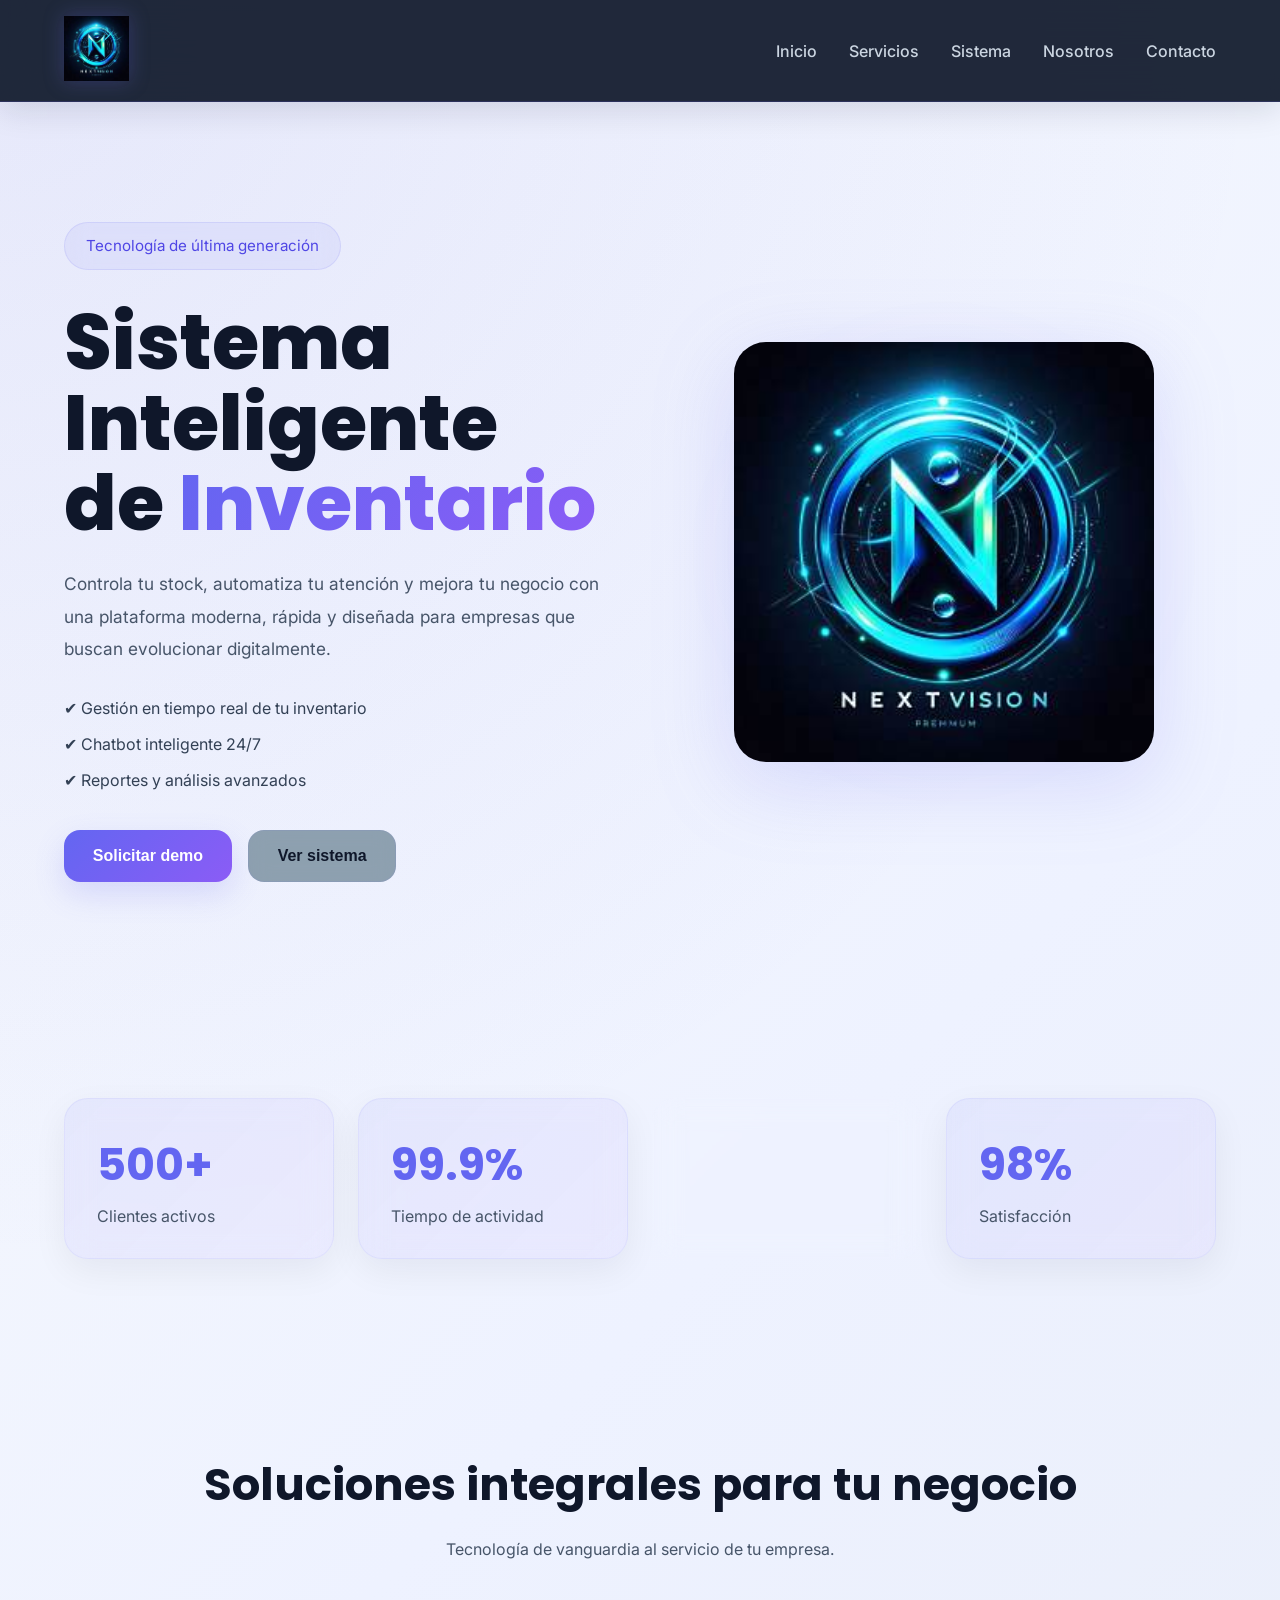
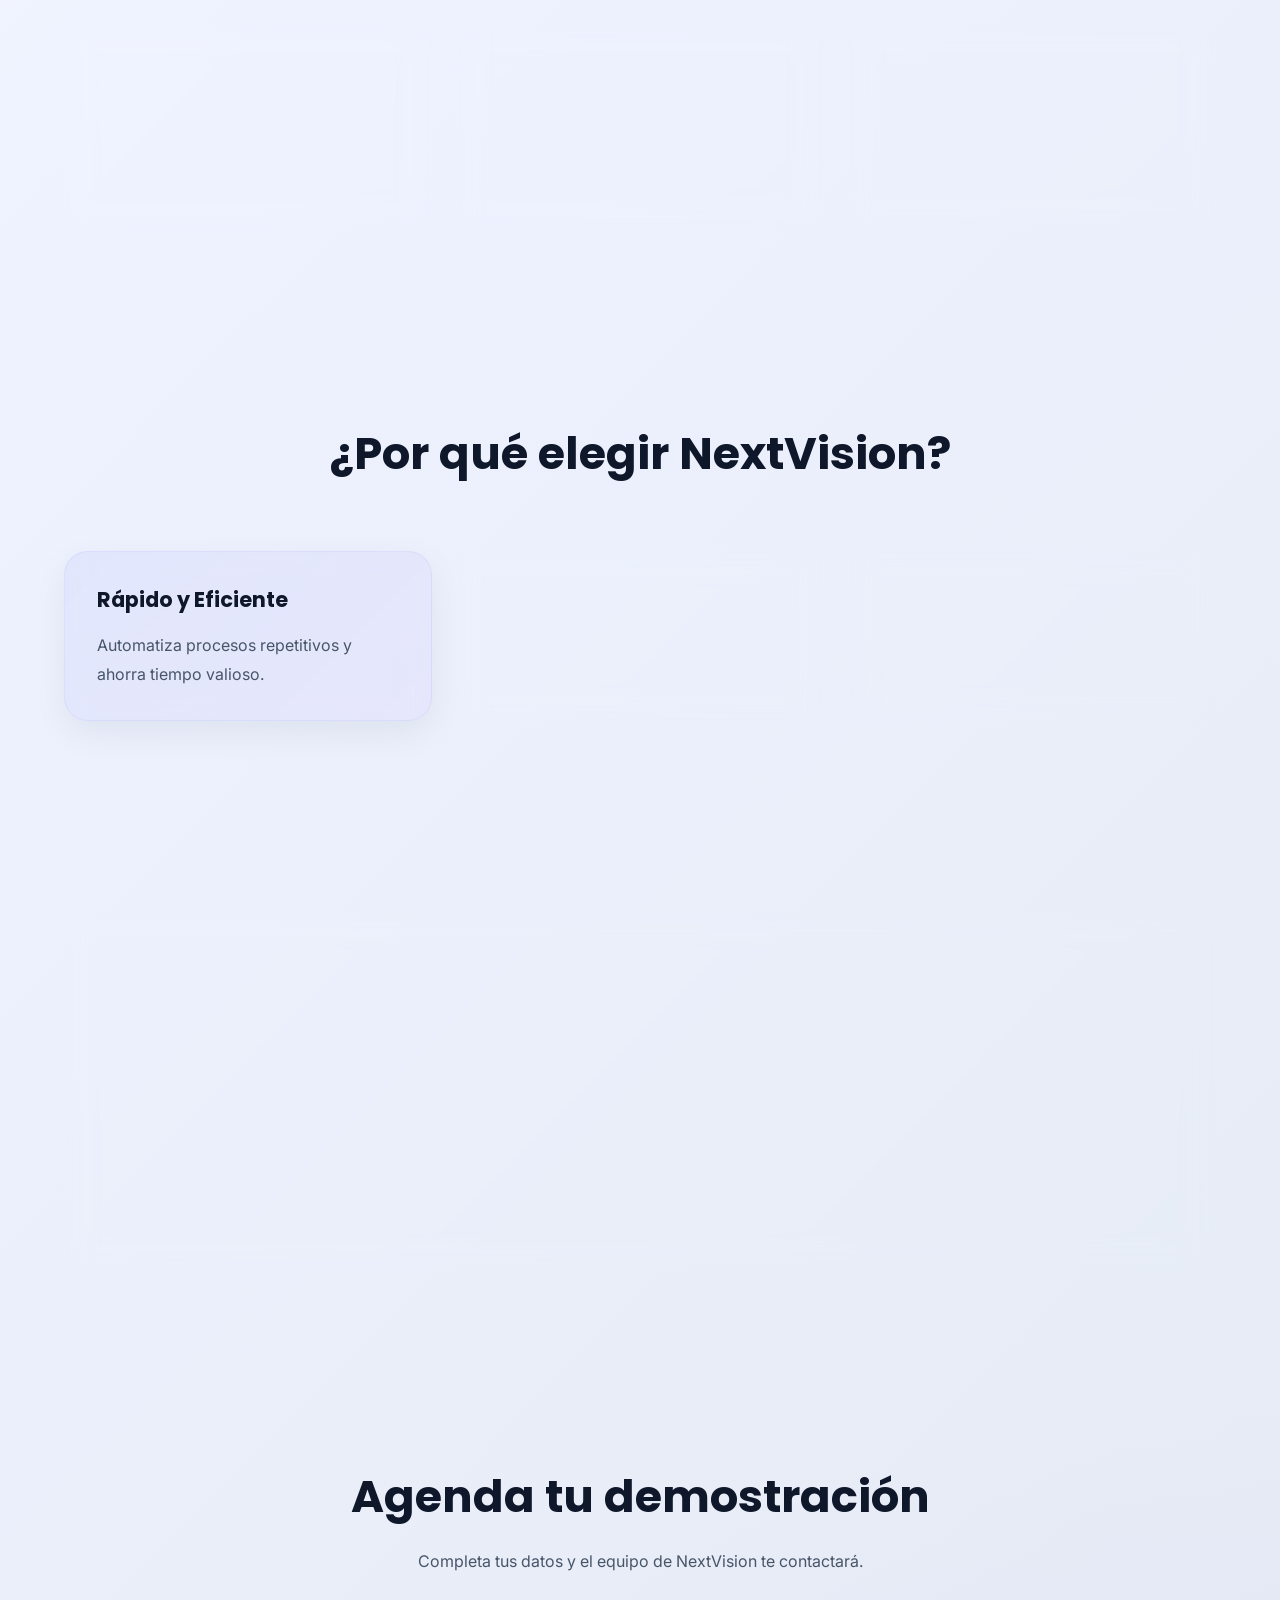
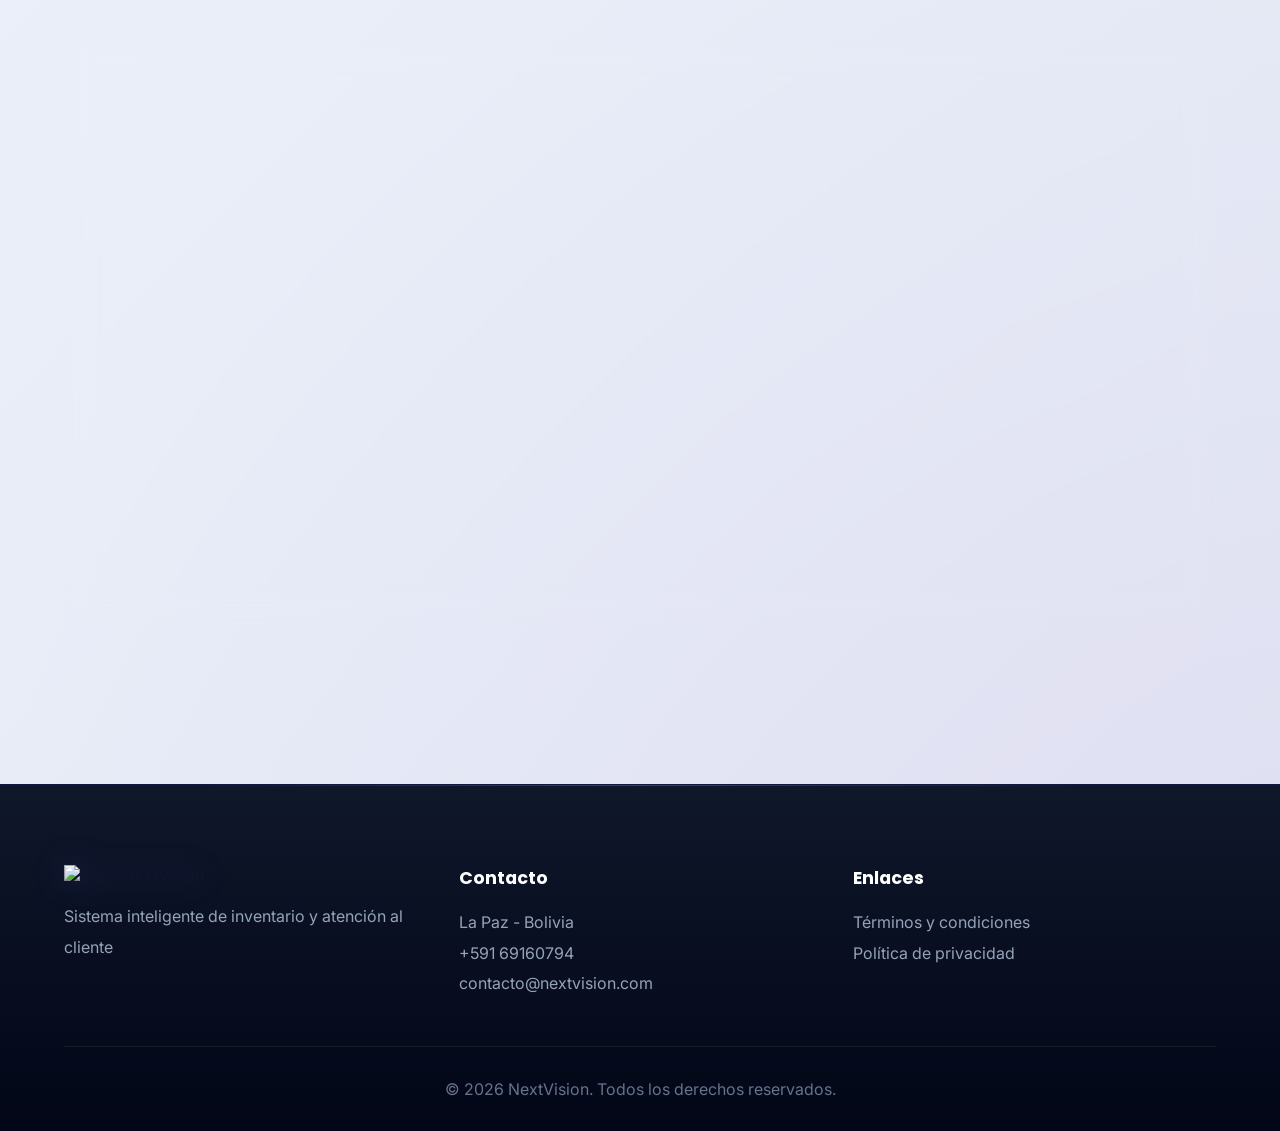
==== Html/index.html @ e86c678c "Primera version" ====
<!DOCTYPE html>
<html lang="es">
<head>

  <meta charset="UTF-8">
  <meta name="viewport" content="width=device-width, initial-scale=1.0">

  <title>NextVision</title>

  <link rel="preconnect" href="https://fonts.googleapis.com">
  <link rel="preconnect" href="https://fonts.gstatic.com" crossorigin>
  <link rel="stylesheet" href="/css/index.css   ">
  <link href="https://fonts.googleapis.com/css2?family=Inter:wght@400;500;600;700&family=Poppins:wght@500;600;700;800&display=swap" rel="stylesheet">
</head>

<body>

  <!-- NAVBAR -->

  <header>

    <div class="container">

      <nav>

        <div class="logo">
          <img src="/assets/logo/logo.jpg" alt="NextVision Logo">
        </div>

        <div class="nav-links">
          <a href="/Html/index.html">Inicio</a>
          <a href="/Html/servicios.html">Servicios</a>
          <a href="/Html/Sistema.html">Sistema</a>
          <a href="/Html/Nosotros.html">Nosotros</a>
          <a href="/Html/Contacto.html">Contacto</a>
        </div>

      </nav>

    </div>

  </header>

  <!-- HERO -->

  <section class="hero" id="inicio">

    <div class="container hero-content">

      <div>

        <div class="badge">
          Tecnología de última generación
        </div>

        <h1>
          Sistema Inteligente de <span>Inventario</span>
        </h1>

        <p>
          Controla tu stock, automatiza tu atención y mejora tu negocio con una plataforma moderna, rápida y diseñada para empresas que buscan evolucionar digitalmente.
        </p>

        <div class="hero-features">
          <div>✔ Gestión en tiempo real de tu inventario</div>
          <div>✔ Chatbot inteligente 24/7</div>
          <div>✔ Reportes y análisis avanzados</div>
        </div>

        <div class="hero-buttons">

          <button class="btn btn-primary">
            Solicitar demo
          </button>

          <button class="btn btn-secondary">
            Ver sistema
          </button>

        </div>

      </div>
      
      <!-- DASHBOARD -->

      <div class="hero-logo-container">

  <div class="hero-logo-glow"></div>

  <img 
    src="/assets/logo/logo.jpg    " 
    alt="NextVision Logo"
    class="hero-logo"
  >

</div>

  </section>

  <!-- STATS -->

  <section>

    <div class="container stats">

      <div class="stat-card">
        <h3>500+</h3>
        <p>Clientes activos</p>
      </div>

      <div class="stat-card">
        <h3>99.9%</h3>
        <p>Tiempo de actividad</p>
      </div>

      <div class="stat-card">
        <h3>24/7</h3>
        <p>Soporte técnico</p>
      </div>

      <div class="stat-card">
        <h3>98%</h3>
        <p>Satisfacción</p>
      </div>

    </div>

  </section>

  <!-- SERVICES -->

  <section id="servicios">

    <div class="container">

      <div class="section-title">

        <h2>
          Soluciones integrales para tu negocio
        </h2>

        <p>
          Tecnología de vanguardia al servicio de tu empresa.
        </p>

      </div>

      <div class="services">

        <div class="service-card">

          <h3>
            Gestión de Inventario
          </h3>

          <p>
            Control total de tu stock en tiempo real. Alertas automáticas de bajo stock y reportes detallados.
          </p>

        </div>

        <div class="service-card">

          <h3>
            Chatbot Inteligente
          </h3>

          <p>
            Atención automatizada 24/7. Respuestas instantáneas a consultas de stock, precios y pedidos.
          </p>

        </div>

        <div class="service-card">

          <h3>
            Análisis y Reportes
          </h3>

          <p>
            Métricas en tiempo real y reportes personalizados para tomar mejores decisiones de negocio.
          </p>

        </div>

      </div>

    </div>

  </section>

  <!-- FEATURES -->

  <section id="nosotros">

    <div class="container">

      <div class="section-title">

        <h2>
          ¿Por qué elegir NextVision?
        </h2>

      </div>

      <div class="features">

        <div class="feature-card">

          <h3>
            Rápido y Eficiente
          </h3>

          <p>
            Automatiza procesos repetitivos y ahorra tiempo valioso.
          </p>

        </div>

        <div class="feature-card">

          <h3>
            Seguro y Confiable
          </h3>

          <p>
            Protección de datos de nivel empresarial.
          </p>

        </div>

        <div class="feature-card">

          <h3>
            Escalable
          </h3>

          <p>
            Crece con tu negocio sin limitaciones.
          </p>

        </div>

      </div>

    </div>

  </section>

  <!-- CTA -->

  <section>

    <div class="container">

      <div class="cta">

        <h2>
          ¿Listo para transformar tu negocio?
        </h2>

        <p>
          Solicita una demostración gratuita y descubre todo lo que NextVision puede hacer por ti.
        </p>

        <button class="btn btn-primary">
          Solicitar demostración
        </button>

      </div>

    </div>

  </section>

  <!-- CONTACT -->

  <section id="contacto">

    <div class="container">

      <div class="section-title">

        <h2>
          Agenda tu demostración
        </h2>

        <p>
          Completa tus datos y el equipo de NextVision te contactará.
        </p>

      </div>

      <div class="contact-grid">

        <div class="contact-card">

          <form id="demoForm">

            <input type="text" placeholder="Tu nombre" required>

            <input type="text" placeholder="Nombre comercial">

            <input type="email" placeholder="correo@empresa.com" required>

            <input type="tel" placeholder="+591">

            <select>

              <option>
                Selecciona una opción
              </option>

              <option>
                Inventario
              </option>

              <option>
                Chatbot
              </option>

              <option>
                Reportes
              </option>

            </select>

            <textarea placeholder="Cuéntanos brevemente qué buscas implementar"></textarea>

            <button class="btn btn-primary" type="submit">
              Solicitar demostración
            </button>

          </form>

        </div>

      </div>

    </div>

  </section>

  <!-- FOOTER -->

  <footer>

    <div class="container">

      <div class="footer-grid">

        <div>

          <img src="assets/logo/logo.jpg" alt="Logo NextVision" class="footer-logo">

          <p>
            Sistema inteligente de inventario y atención al cliente
          </p>

        </div>

        <div>

          <h3>
            Contacto
          </h3>

          <p>La Paz - Bolivia</p>

          <p>+591 69160794</p>

          <p>contacto@nextvision.com</p>

        </div>

        <div>

          <h3>
            Enlaces
          </h3>

          <p>Términos y condiciones</p>

          <p>Política de privacidad</p>

        </div>

      </div>

      <div class="copyright">
        © 2026 NextVision. Todos los derechos reservados.
      </div>

    </div>

  </footer>

  <script>

    const form = document.getElementById('demoForm');

    form.addEventListener('submit', function(e){

      e.preventDefault();

      alert('Demostración solicitada correctamente.');

      form.reset();

    });

  </script>

</body>
</html>
---- css/index.css ----
*{
  margin:0;
  padding:0;
  box-sizing:border-box;
  scroll-behavior:smooth;
}

:root{

  /* PALETA PREMIUM CORPORATIVA */

  --primary:#6366F1;
  --primary-dark:#4F46E5;

  --accent:#8B5CF6;

  --dark:#0F172A;
  --dark-secondary:#020617;

  --white:#FFFFFF;

  --text:#0F172A;

  --gray:#475569;

  --border:rgba(99,102,241,.12);

  --shadow:
  0 20px 40px rgba(15,23,42,.08);

  --radius:20px;

  --transition:all .3s ease;
}

/* BODY */

body{

  font-family:'Inter',sans-serif;

  background:

  radial-gradient(
    circle at top left,
    rgba(99,102,241,.12),
    transparent 28%
  ),

  radial-gradient(
    circle at bottom right,
    rgba(168,85,247,.08),
    transparent 30%
  ),

  linear-gradient(
    135deg,
    #F8FAFC 0%,
    #EEF2FF 35%,
    #E2E8F0 100%
  );

  color:var(--text);

  overflow-x:hidden;
}

h1,h2,h3,h4{
  font-family:'Poppins',sans-serif;
}

a{
  text-decoration:none;
  color:inherit;
}

.container{
  width:90%;
  max-width:1300px;
  margin:auto;
}

/* HEADER */

header{

  position:sticky;
  top:0;
  z-index:1000;

  backdrop-filter:blur(18px);

  background:
  rgba(15,23,42,.92);

  border-bottom:
  1px solid rgba(99,102,241,.18);

  box-shadow:
  0 8px 30px rgba(15,23,42,.12);
}

nav{
  display:flex;
  justify-content:space-between;
  align-items:center;
  padding:1rem 0;
}

/* LOGO */

.logo img{

  width:65px;

  object-fit:contain;

  filter:
  drop-shadow(
  0 0 10px rgba(99,102,241,.25)
  );
}

/* NAVBAR LINKS */

.nav-links{
  display:flex;
  align-items:center;
  gap:2rem;
}

.nav-links a{

  color:#CBD5E1;

  font-weight:500;

  transition:var(--transition);

  position:relative;
}

.nav-links a:hover{
  color:white;
}

.nav-links a::after{

  content:'';

  position:absolute;

  left:0;
  bottom:-6px;

  width:0%;

  height:2px;

  background:
  linear-gradient(
    90deg,
    #6366F1,
    #8B5CF6
  );

  transition:var(--transition);

  border-radius:999px;
}

.nav-links a:hover::after{
  width:100%;
}

/* HERO */

.hero{
  min-height:100vh;
  display:flex;
  align-items:center;
  padding:6rem 0;
}

.hero-content{
  display:grid;
  grid-template-columns:repeat(auto-fit,minmax(320px,1fr));
  align-items:center;
  gap:4rem;
}

/* BADGE */

.badge{

  display:inline-flex;
  align-items:center;
  gap:.5rem;

  padding:.85rem 1.3rem;

  background:
  rgba(99,102,241,.08);

  border:
  1px solid rgba(99,102,241,.12);

  border-radius:999px;

  color:#4F46E5;

  margin-bottom:2rem;

  font-size:.95rem;

  backdrop-filter:blur(12px);
}

/* TITULO */

.hero h1{

  font-size:clamp(3rem,6vw,5.5rem);

  line-height:1.05;

  margin-bottom:1.5rem;

  font-weight:800;

  color:#0F172A;
}

.hero h1 span{

  background:
  linear-gradient(
    135deg,
    #6366F1,
    #8B5CF6
  );

  -webkit-background-clip:text;
  -webkit-text-fill-color:transparent;
}

.hero p{

  color:var(--gray);

  font-size:1.08rem;

  line-height:1.9;

  margin-bottom:2rem;

  max-width:600px;
}

.hero-features{
  display:flex;
  flex-direction:column;
  gap:1rem;
  margin-bottom:2.5rem;
}

.hero-features div{
  display:flex;
  align-items:center;
  gap:.8rem;
  color:#334155;
}

.hero-buttons{
  display:flex;
  flex-wrap:wrap;
  gap:1rem;
}

/* BOTONES */

.btn{

  border:none;

  cursor:pointer;

  padding:1rem 1.8rem;

  border-radius:16px;

  font-weight:600;

  transition:var(--transition);

  font-size:1rem;
}

.btn-primary{

  background:
  linear-gradient(
    135deg,
    #6366F1,
    #8B5CF6
  );

  color:white;

  box-shadow:
  0 12px 30px rgba(99,102,241,.18);
}

.btn-primary:hover{

  transform:
  translateY(-4px);

  box-shadow:
  0 18px 35px rgba(99,102,241,.22);
}

.btn-secondary{

  background:
    rgba(48, 82, 99, 0.507);

  border:
  1px solid rgba(99,102,241,.08);

  color:#0F172A;

  backdrop-filter:blur(10px);
}

.btn-secondary:hover{
  background:white;
}

/* DASHBOARD */

.dashboard{

  background:
  rgba(255,255,255,.72);

  border:
  1px solid rgba(99,102,241,.10);

  border-radius:32px;

  padding:2rem;

  box-shadow:
  0 30px 60px rgba(15,23,42,.08);

  backdrop-filter:blur(16px);
}

.dashboard-top{
  display:flex;
  justify-content:space-between;
  align-items:center;
  margin-bottom:2rem;
}

.dashboard-title{
  color:#0F172A;
  font-weight:600;
}

.dots{
  display:flex;
  gap:.5rem;
}

.dot{
  width:12px;
  height:12px;
  border-radius:50%;
  background:#CBD5E1;
}

.dot:first-child{

  background:var(--primary);

  box-shadow:
  0 0 10px rgba(99,102,241,.35);
}

.dashboard-box,
.dashboard-card,
.dashboard-large{

  background:
  rgba(255,255,255,.88);

  border:
  1px solid rgba(99,102,241,.08);

  border-radius:18px;
}

.dashboard-box{
  height:75px;
  margin-bottom:1.5rem;
}

.dashboard-grid{
  display:grid;
  grid-template-columns:repeat(2,1fr);
  gap:1rem;
  margin-bottom:1.5rem;
}

.dashboard-card{
  height:110px;
}

.dashboard-large{
  height:150px;
}

/* SECCIONES */

section{
  padding:6rem 0;
}

.section-title{
  text-align:center;
  margin-bottom:4rem;
}

.section-title h2{

  font-size:2.8rem;

  margin-bottom:1rem;

  color:#0F172A;
}

.section-title p{

  color:var(--gray);

  max-width:700px;

  margin:auto;

  line-height:1.9;
}

/* CARDS */

.stats{
  display:grid;
  grid-template-columns:repeat(auto-fit,minmax(220px,1fr));
  gap:1.5rem;
}

.stat-card,
.service-card,
.feature-card,
.contact-card{

background:
  linear-gradient(
    135deg,
    rgba(99,102,241,.08),
    rgba(139,92,246,.06)
  );

  border:
  1px solid rgba(99,102,241,.08);

  backdrop-filter:blur(14px);

  border-radius:24px;

  padding:2rem;

  transition:var(--transition);

  box-shadow:
  0 12px 35px rgba(15,23,42,.06);
}

.stat-card:hover,
.service-card:hover,
.feature-card:hover,
.contact-card:hover{

  transform:
  translateY(-6px);

  border-color:
  rgba(99,102,241,.18);

  box-shadow:
  0 20px 40px rgba(15,23,42,.10);
}

.stat-card h3{

  font-size:2.8rem;

  color:var(--primary);

  margin-bottom:.5rem;
}

.stat-card p{
  color:var(--gray);
}

/* SERVICES */

.services,
.features{
  display:grid;
  grid-template-columns:repeat(auto-fit,minmax(280px,1fr));
  gap:1.5rem;
}

.service-card h3,
.feature-card h3{

  margin-bottom:1rem;

  font-size:1.3rem;

  color:#0F172A;
}

.service-card p,
.feature-card p{
  color:var(--gray);
  line-height:1.8;
}

/* CTA */

.cta{

  text-align:center;

  background:
  linear-gradient(
    135deg,
    rgba(99,102,241,.08),
    rgba(139,92,246,.06)
  );

  border:
  1px solid rgba(99,102,241,.10);

  border-radius:32px;

  padding:5rem 2rem;

  position:relative;

  overflow:hidden;

  backdrop-filter:blur(14px);
}

.cta::before{

  content:'';

  position:absolute;

  width:300px;
  height:300px;

  background:
  rgba(99,102,241,.06);

  border-radius:50%;

  top:-100px;
  right:-100px;

  filter:blur(70px);
}

.cta h2{

  font-size:2.8rem;

  margin-bottom:1rem;

  position:relative;

  color:#0F172A;
}

.cta p{

  color:var(--gray);

  max-width:700px;

  margin:auto auto 2rem;

  line-height:1.9;

  position:relative;
}

/* CONTACT */

.contact-grid{
  display:grid;
  grid-template-columns:repeat(auto-fit,minmax(320px,1fr));
  gap:2rem;
}

form{
  display:flex;
  flex-direction:column;
  gap:1rem;
}

input,
textarea,
select{

  width:100%;

  padding:1rem;

  border-radius:16px;

  border:
  1px solid rgba(99,102,241,.08);

  background:
  rgba(255,255,255,.75);

  color:#0F172A;

  outline:none;

  transition:var(--transition);

  font-family:'Inter',sans-serif;
}

input:focus,
textarea:focus,
select:focus{

  border-color:var(--primary);

  box-shadow:
  0 0 0 4px rgba(99,102,241,.10);
}

textarea{
  min-height:120px;
  resize:none;
}

.contact-card h3{
  margin-bottom:1rem;
}

.contact-card p{
  color:var(--gray);
  line-height:1.9;
}

/* FOOTER */

footer{

  margin-top:4rem;

  padding:5rem 0 2rem;

  background:
  linear-gradient(
    180deg,
    #0F172A,
    #020617
  );

  border-top:
  1px solid rgba(99,102,241,.18);

  position:relative;
}

footer::before{

  content:'';

  position:absolute;

  top:0;
  left:50%;

  transform:translateX(-50%);

  width:70%;
  height:1px;

  background:
  linear-gradient(
    90deg,
    transparent,
    rgba(99,102,241,.45),
    transparent
  );
}

.footer-grid{
  display:grid;
  grid-template-columns:repeat(auto-fit,minmax(220px,1fr));
  gap:2rem;
}

.footer-logo{

  width:75px;

  margin-bottom:1rem;

  filter:
  drop-shadow(
    0 0 15px rgba(99,102,241,.25)
  );
}

footer h3{

  margin-bottom:1rem;

  font-size:1.1rem;

  color:white;
}

footer p{

  color:#94A3B8;

  line-height:1.9;
}

.copyright{

  margin-top:3rem;

  text-align:center;

  color:#64748B;

  border-top:
  1px solid rgba(255,255,255,.06);

  padding-top:2rem;
}

/* RESPONSIVE */

@media(max-width:900px){

  .nav-links{
    gap:1rem;
  }

  .hero{
    padding-top:4rem;
  }

  .hero-content{
    gap:3rem;
  }

}

@media(max-width:768px){

  nav{
    flex-direction:column;
    gap:1rem;
  }

  .nav-links{
    flex-wrap:wrap;
    justify-content:center;
  }

  .hero{
    text-align:center;
  }

  .hero-features{
    align-items:center;
  }

  .hero-buttons{
    justify-content:center;
  }

  .dashboard-grid{
    grid-template-columns:1fr;
  }

  .section-title h2,
  .cta h2{
    font-size:2.1rem;
  }

  .hero h1{
    font-size:3rem;
  }

}

@media(max-width:480px){

  .btn{
    width:100%;
  }

  .hero{
    padding:3rem 0;
  }

  section{
    padding:4rem 0;
  }

  .dashboard{
    padding:1.2rem;
  }

  .service-card,
  .feature-card,
  .stat-card,
  .contact-card{
    padding:1.5rem;
  }

}
/* HERO LOGO */

.hero-logo-container{

  position:relative;

  display:flex;

  justify-content:center;

  align-items:center;

  width:100%;
}

.hero-logo{

  width:420px;

  max-width:100%;

  position:relative;

  z-index:2;

  border-radius:32px;

  object-fit:contain;

  animation:float 5s ease-in-out infinite;

  filter:
  drop-shadow(
    0 20px 40px rgba(99,102,241,.18)
  );
}

/* GLOW DETRÁS DEL LOGO */

.hero-logo-glow{

  position:absolute;

  width:420px;
  height:420px;

  background:
  radial-gradient(
    circle,
    rgba(99,102,241,.22),
    rgba(139,92,246,.10),
    transparent 70%
  );

  border-radius:50%;

  filter:blur(40px);

  z-index:1;
}

/* ANIMACIÓN */

@keyframes float{

  0%{
    transform:translateY(0px);
  }

  50%{
    transform:translateY(-12px);
  }

  100%{
    transform:translateY(0px);
  }
}
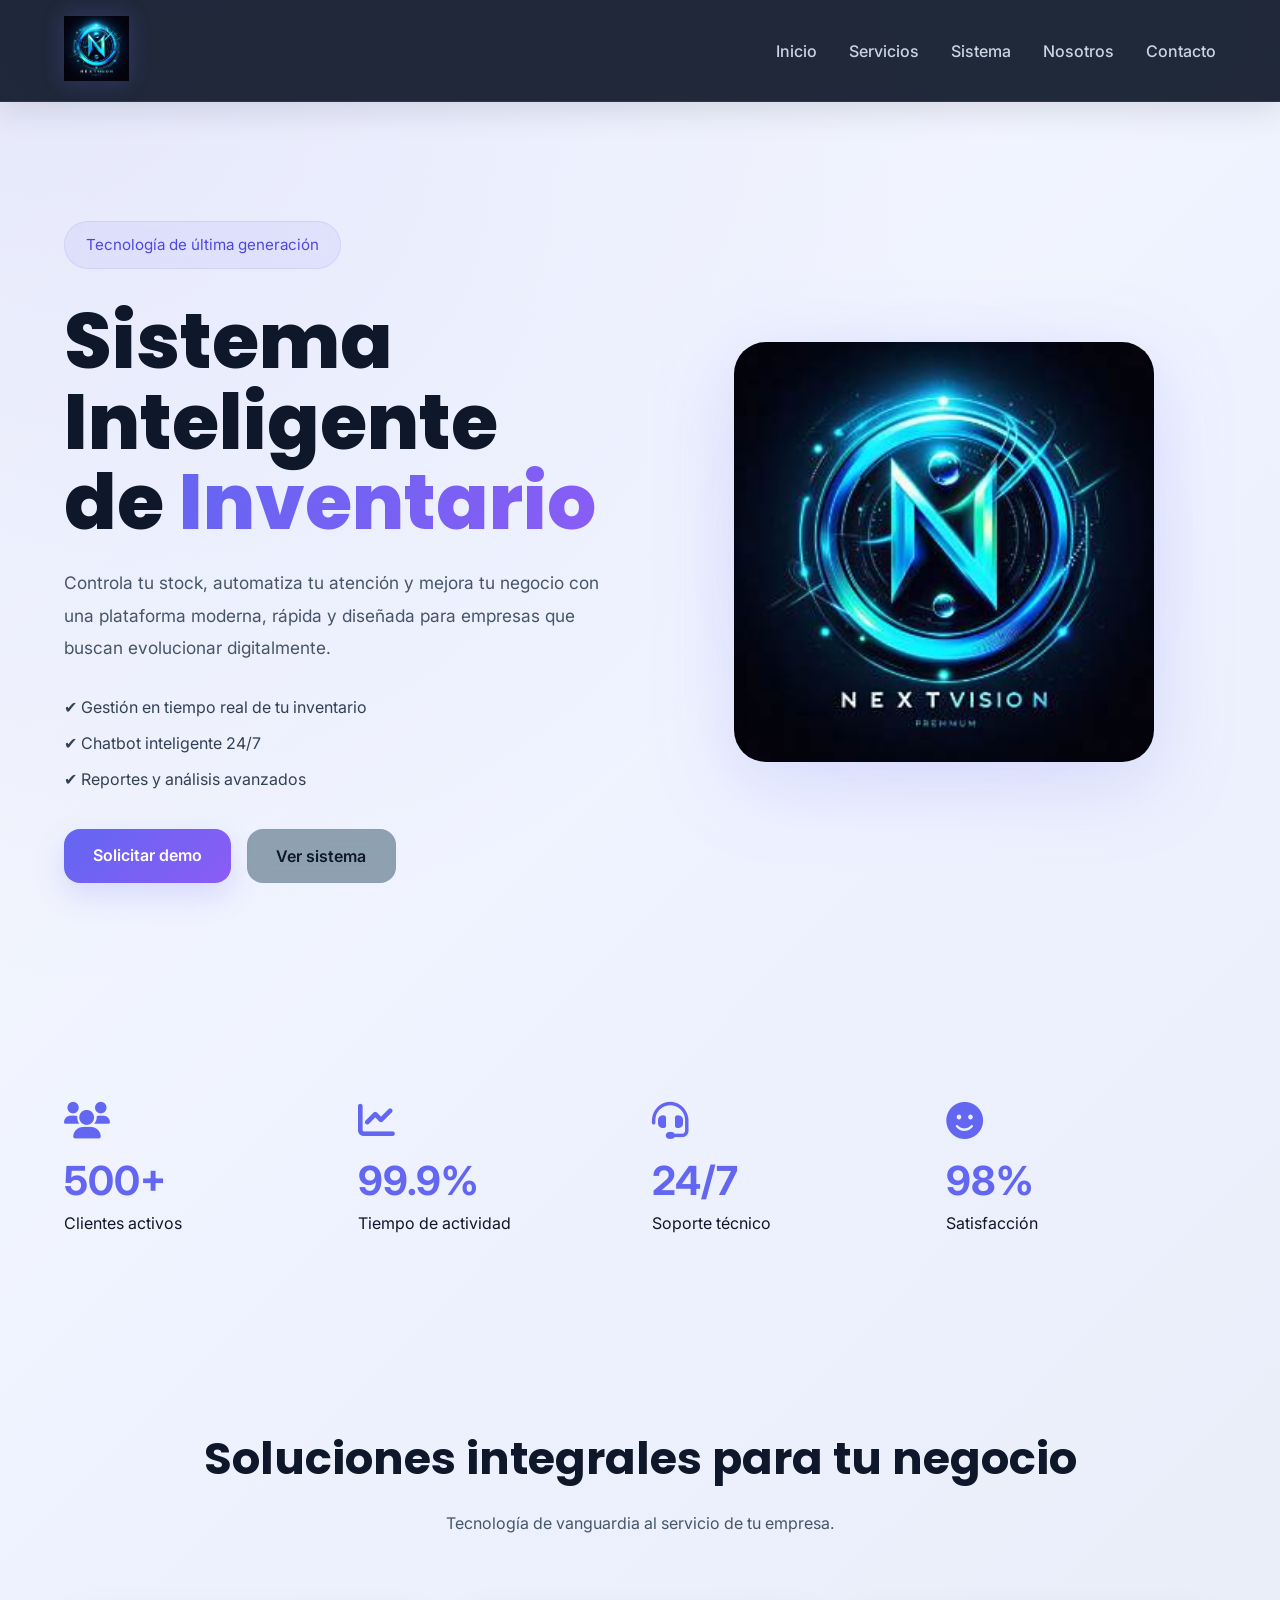
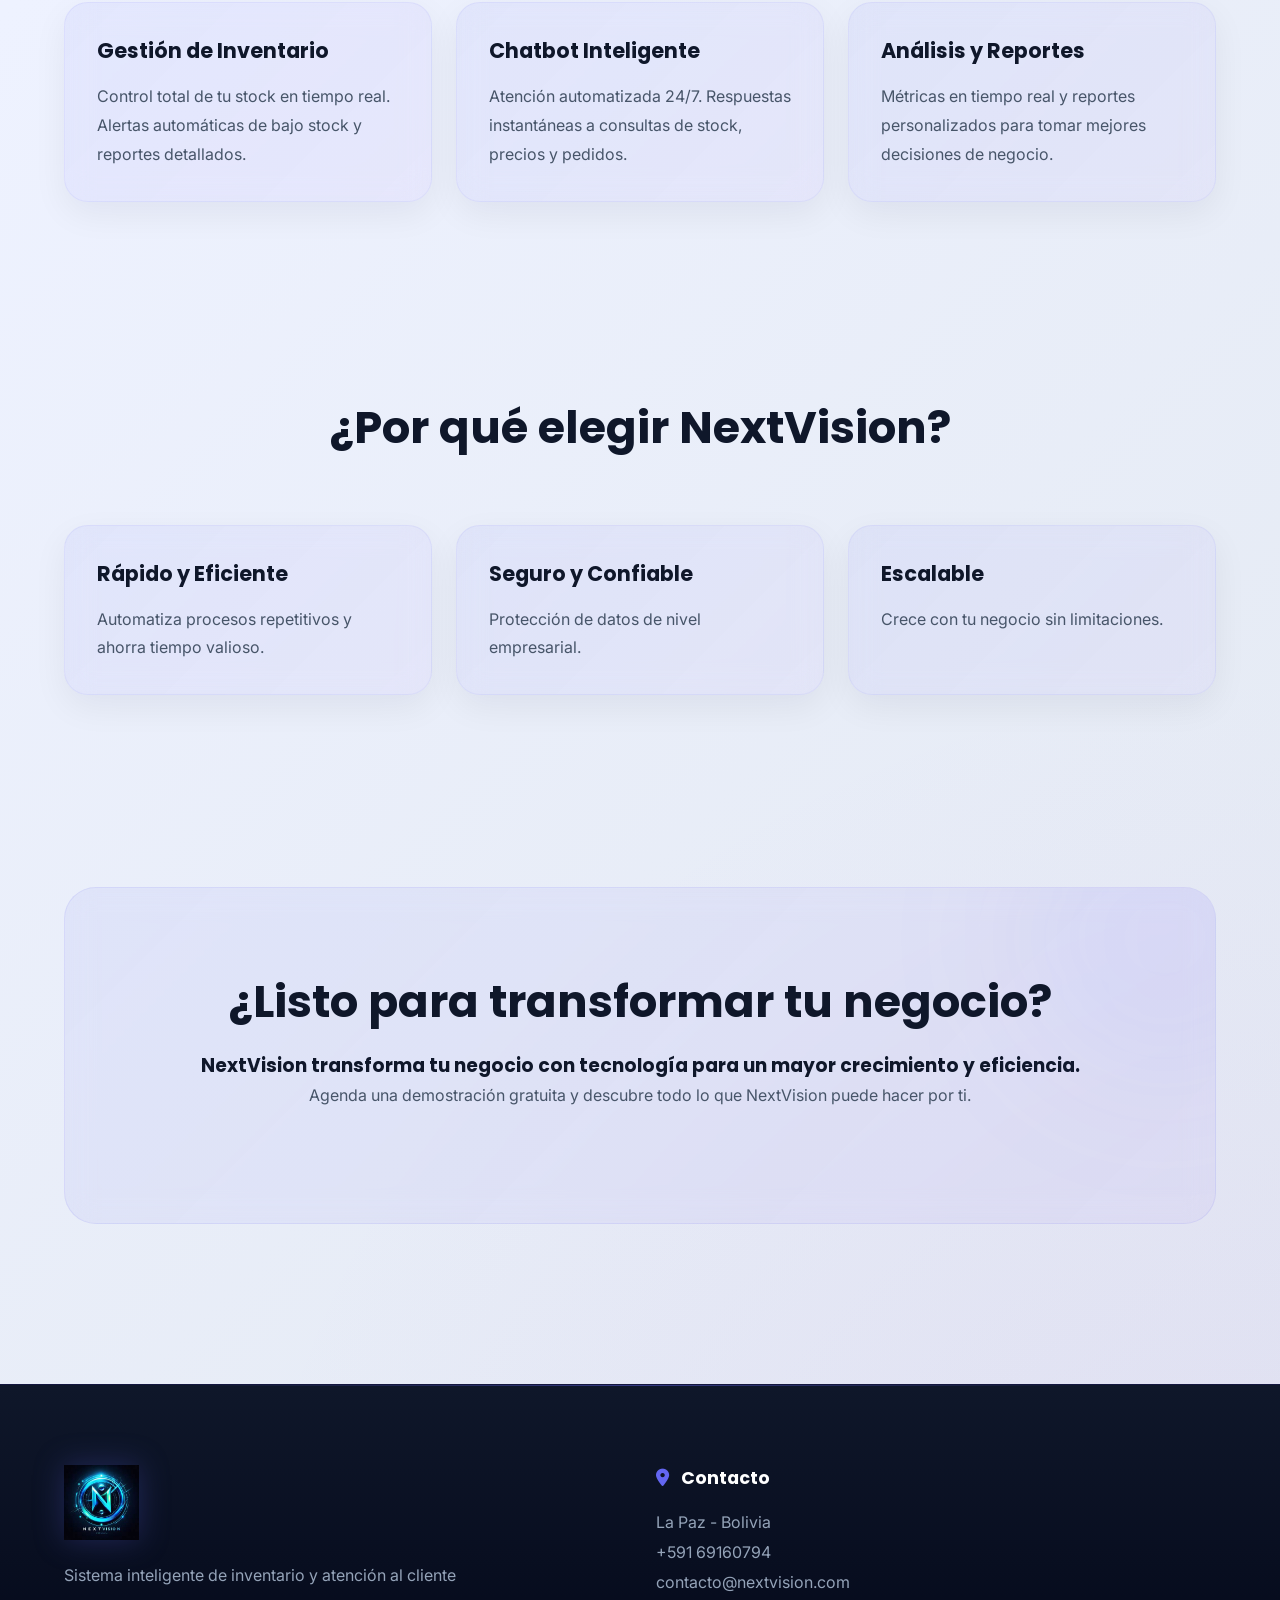
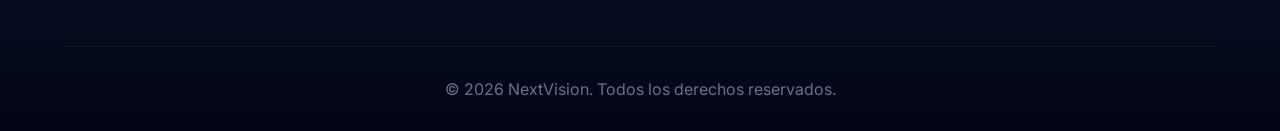
==== commit dfbef1c6: "2da Revision" ====
--- a/Html/index.html
+++ b/Html/index.html
@@ -9,7 +9,8 @@
 
   <link rel="preconnect" href="https://fonts.googleapis.com">
   <link rel="preconnect" href="https://fonts.gstatic.com" crossorigin>
-  <link rel="stylesheet" href="/css/index.css   ">
+  <link rel="stylesheet" href="/css/index.css">
+  <link rel="stylesheet" href="https://cdnjs.cloudflare.com/ajax/libs/font-awesome/6.0.0-beta3/css/all.min.css">
   <link href="https://fonts.googleapis.com/css2?family=Inter:wght@400;500;600;700&family=Poppins:wght@500;600;700;800&display=swap" rel="stylesheet">
 </head>
 
@@ -68,14 +69,11 @@
         </div>
 
         <div class="hero-buttons">
-
-          <button class="btn btn-primary">
-            Solicitar demo
-          </button>
-
-          <button class="btn btn-secondary">
+          <a href="/Html/Contacto.html" class="btn btn-primary">Solicitar demo</a>
+
+          <a href="/Html/Sistema.html" class="btn btn-secondary">
             Ver sistema
-          </button>
+          </a>  
 
         </div>
 
@@ -101,31 +99,43 @@
 
   <section>
 
-    <div class="container stats">
-
-      <div class="stat-card">
-        <h3>500+</h3>
-        <p>Clientes activos</p>
-      </div>
-
-      <div class="stat-card">
-        <h3>99.9%</h3>
-        <p>Tiempo de actividad</p>
-      </div>
-
-      <div class="stat-card">
-        <h3>24/7</h3>
-        <p>Soporte técnico</p>
-      </div>
-
-      <div class="stat-card">
-        <h3>98%</h3>
-        <p>Satisfacción</p>
-      </div>
-
-    </div>
-
-  </section>
+  <div class="container stats">
+
+    <div class="card">
+      <div class="stat-icon">
+        <i class="fas fa-users"></i>
+      </div>
+      <div class="stat-number">500+</div>
+      <p>Clientes activos</p>
+    </div>
+
+    <div class="card">
+      <div class="stat-icon">
+        <i class="fas fa-chart-line"></i>
+      </div>
+      <div class="stat-number">99.9%</div>
+      <p>Tiempo de actividad</p>
+    </div>
+
+    <div class="card">
+      <div class="stat-icon">
+        <i class="fas fa-headset"></i>
+      </div>
+      <div class="stat-number">24/7</div>
+      <p>Soporte técnico</p>
+    </div>
+
+    <div class="card">
+      <div class="stat-icon">
+        <i class="fas fa-smile"></i>
+      </div>
+      <div class="stat-number">98%</div>
+      <p>Satisfacción</p>
+    </div>
+
+  </div>
+
+</section>
 
   <!-- SERVICES -->
 
@@ -258,14 +268,14 @@
         <h2>
           ¿Listo para transformar tu negocio?
         </h2>
-
-        <p>
-          Solicita una demostración gratuita y descubre todo lo que NextVision puede hacer por ti.
+        <h3>
+          NextVision transforma tu negocio con tecnología para un mayor crecimiento y eficiencia. 
+        </h3>
+
+        <p>   
+          Agenda una demostración gratuita y descubre todo lo que NextVision puede hacer por ti.
         </p>
 
-        <button class="btn btn-primary">
-          Solicitar demostración
-        </button>
 
       </div>
 
@@ -273,73 +283,6 @@
 
   </section>
 
-  <!-- CONTACT -->
-
-  <section id="contacto">
-
-    <div class="container">
-
-      <div class="section-title">
-
-        <h2>
-          Agenda tu demostración
-        </h2>
-
-        <p>
-          Completa tus datos y el equipo de NextVision te contactará.
-        </p>
-
-      </div>
-
-      <div class="contact-grid">
-
-        <div class="contact-card">
-
-          <form id="demoForm">
-
-            <input type="text" placeholder="Tu nombre" required>
-
-            <input type="text" placeholder="Nombre comercial">
-
-            <input type="email" placeholder="correo@empresa.com" required>
-
-            <input type="tel" placeholder="+591">
-
-            <select>
-
-              <option>
-                Selecciona una opción
-              </option>
-
-              <option>
-                Inventario
-              </option>
-
-              <option>
-                Chatbot
-              </option>
-
-              <option>
-                Reportes
-              </option>
-
-            </select>
-
-            <textarea placeholder="Cuéntanos brevemente qué buscas implementar"></textarea>
-
-            <button class="btn btn-primary" type="submit">
-              Solicitar demostración
-            </button>
-
-          </form>
-
-        </div>
-
-      </div>
-
-    </div>
-
-  </section>
 
   <!-- FOOTER -->
 
@@ -351,7 +294,7 @@
 
         <div>
 
-          <img src="assets/logo/logo.jpg" alt="Logo NextVision" class="footer-logo">
+          <img src="/assets/logo/logo.jpg" alt="Logo NextVision" class="footer-logo">
 
           <p>
             Sistema inteligente de inventario y atención al cliente
@@ -362,26 +305,14 @@
         <div>
 
           <h3>
-            Contacto
-          </h3>
+          <i class="fas fa-map-marker-alt" style="margin-right:8px; color:var(--primary);"></i> Contacto
+        </h3>
 
           <p>La Paz - Bolivia</p>
 
           <p>+591 69160794</p>
 
           <p>contacto@nextvision.com</p>
-
-        </div>
-
-        <div>
-
-          <h3>
-            Enlaces
-          </h3>
-
-          <p>Términos y condiciones</p>
-
-          <p>Política de privacidad</p>
 
         </div>
 
--- a/css/index.css
+++ b/css/index.css
@@ -4,7 +4,18 @@
   box-sizing:border-box;
   scroll-behavior:smooth;
 }
-
+  .stat-number{
+      font-size:2.5rem;
+      color:var(--primary);
+      font-weight:700;
+      margin-bottom:.5rem;
+    }
+     .stat-icon{
+      font-size:2.3rem;
+      color:var(--primary);
+      margin-bottom:0.8rem;
+      display:inline-block;
+    }
 :root{
 
   /* PALETA PREMIUM CORPORATIVA */
